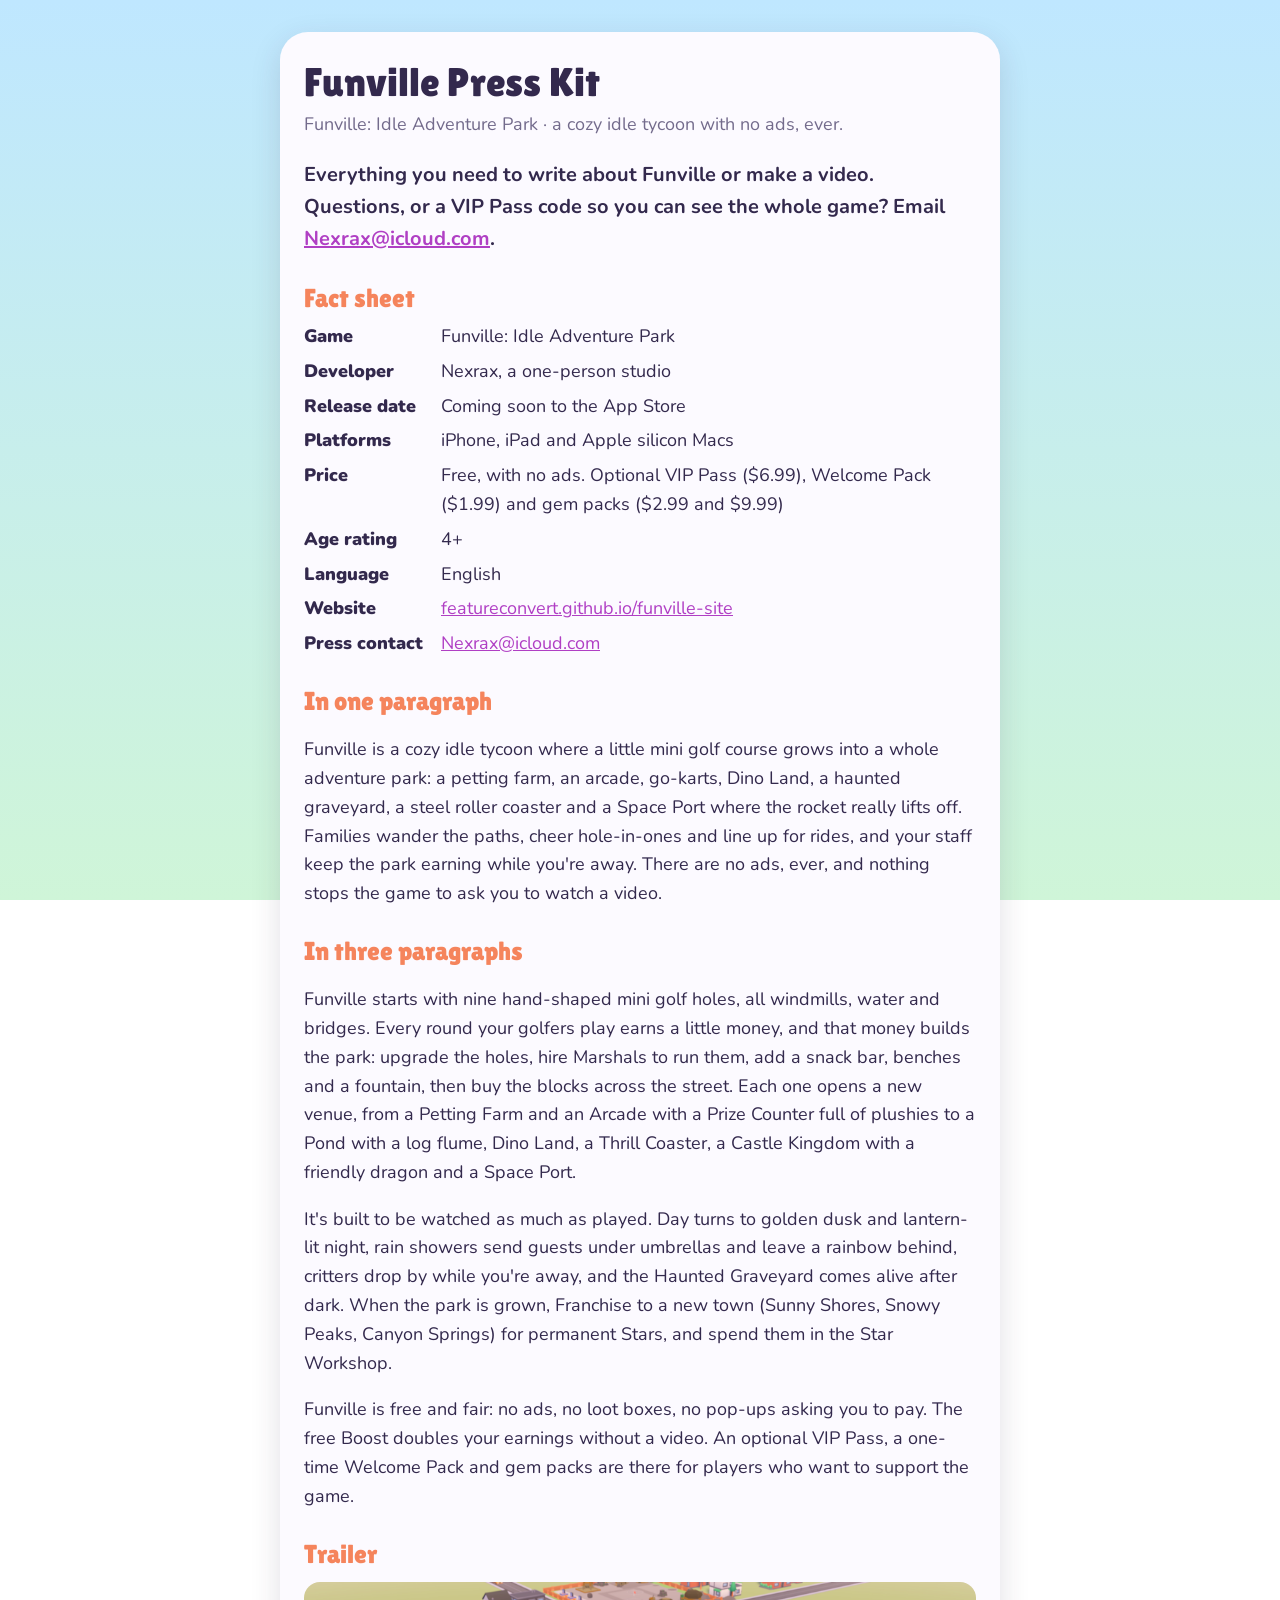
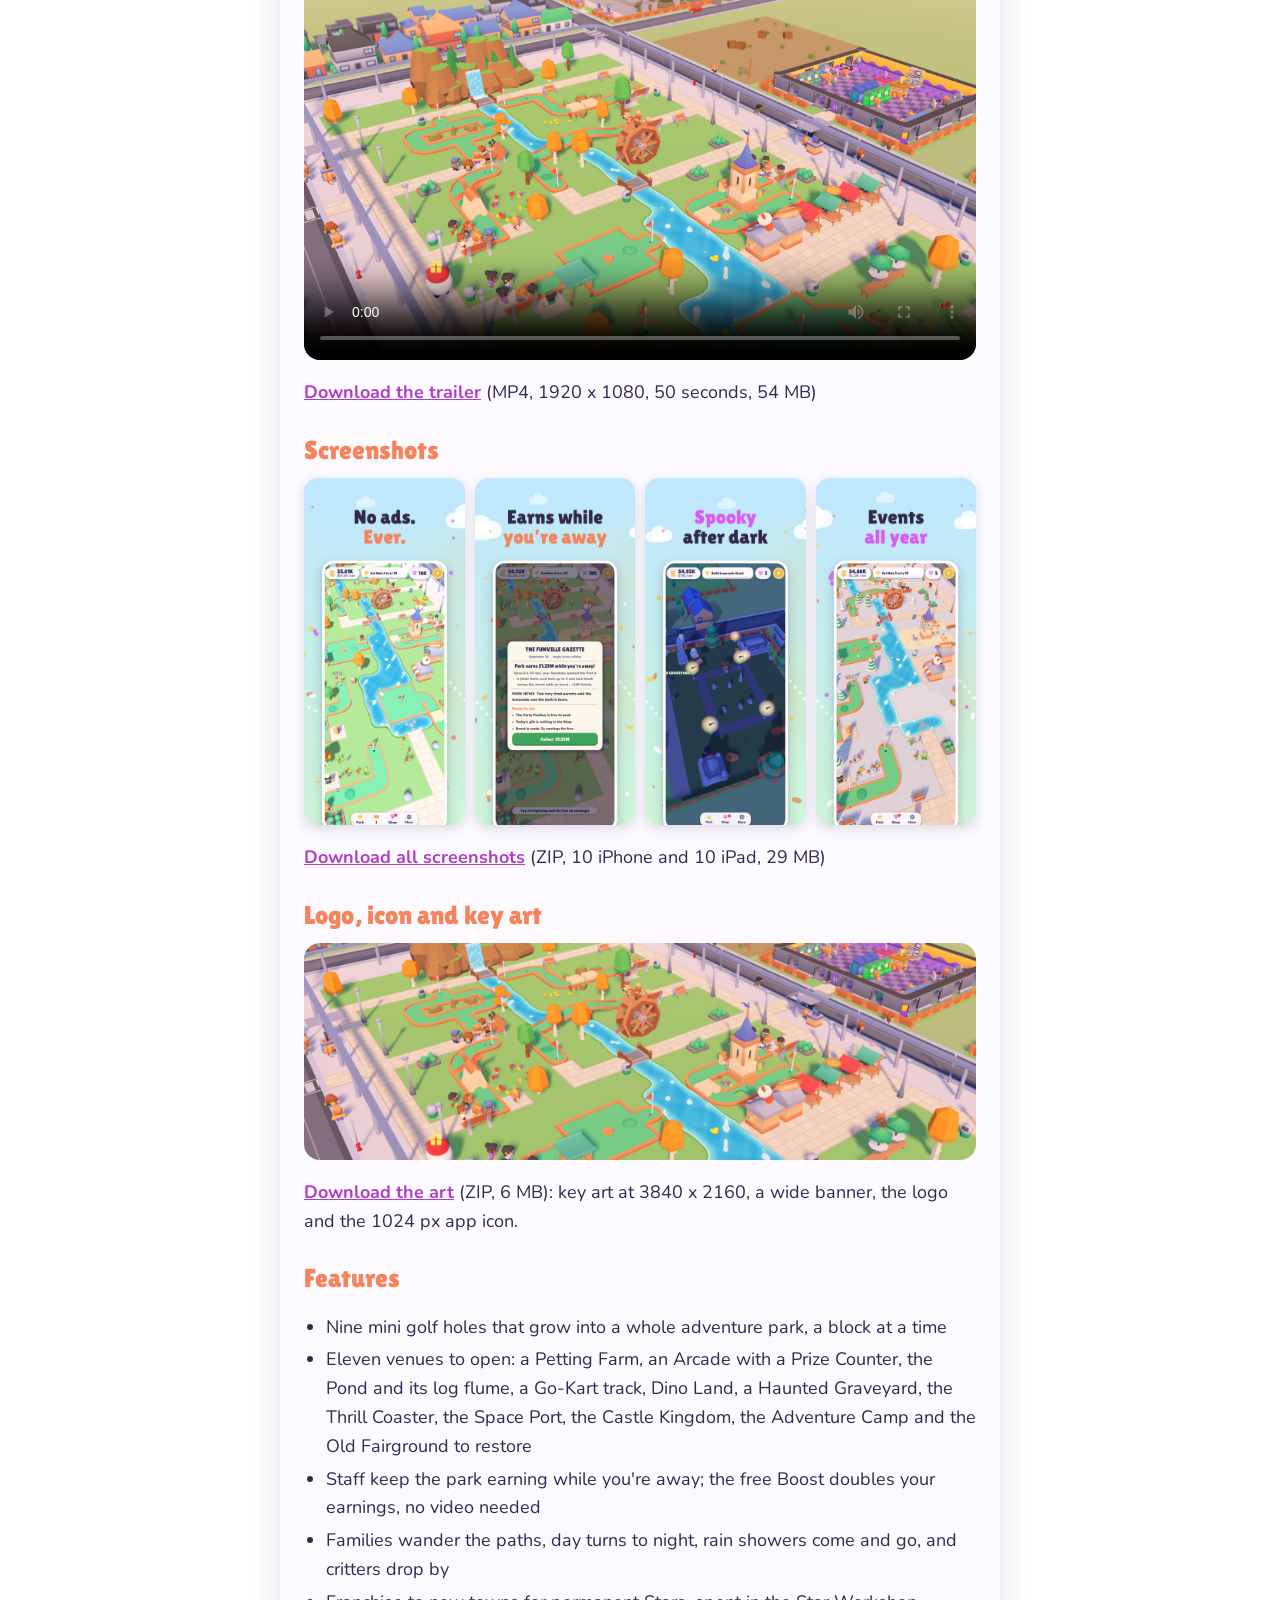
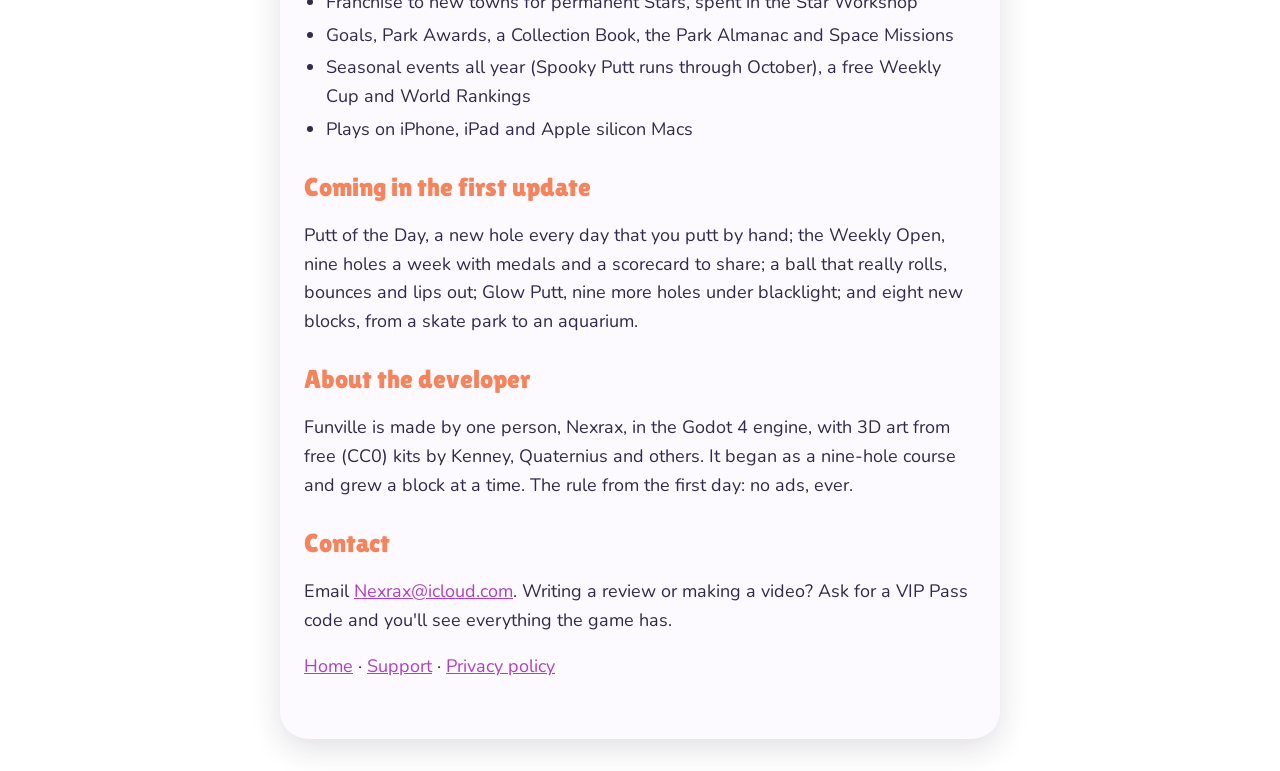
==== press.html @ 415600c7 "Press kit: press.html (fact sheet, descriptions, trailer, screenshots, art, features, contact) and i" ====
<!doctype html>
<html lang="en">
<head>
<meta charset="utf-8">
<meta name="viewport" content="width=device-width, initial-scale=1">
<title>Funville Press Kit</title>
<link href="https://fonts.googleapis.com/css2?family=Lilita+One&family=Nunito:wght@400;700;900&display=swap" rel="stylesheet">
<link rel="stylesheet" href="site.css">
<style>
  .facts { display: grid; grid-template-columns: max-content 1fr; gap: 6px 18px; margin: 8px 0 0; }
  .facts dt { font-weight: 900; }
  .facts dd { margin: 0; }
  .shots { display: grid; grid-template-columns: repeat(4, 1fr); gap: 10px; margin: 12px 0 6px; }
  .shots img { width: 100%; border-radius: 14px; box-shadow: 0 4px 12px rgba(51, 41, 77, .15); }
  @media (max-width: 560px) { .shots { grid-template-columns: repeat(2, 1fr); } .facts { grid-template-columns: 1fr; gap: 0; } .facts dd { margin-bottom: 8px; } }
  .wide { width: 100%; border-radius: 16px; display: block; margin: 12px 0 6px; }
  .dl { font-weight: 700; }
  ul { padding-left: 22px; }
  li { margin: 4px 0; }
</style>
</head>
<body>
<main>
<h1>Funville Press Kit</h1>
<p class="meta">Funville: Idle Adventure Park · a cozy idle tycoon with no ads, ever.</p>

<p class="lead">Everything you need to write about Funville or make a video. Questions, or a VIP Pass code so you can see the whole game? Email <a href="mailto:Nexrax@icloud.com">Nexrax@icloud.com</a>.</p>

<h2>Fact sheet</h2>
<dl class="facts">
  <dt>Game</dt><dd>Funville: Idle Adventure Park</dd>
  <dt>Developer</dt><dd>Nexrax, a one-person studio</dd>
  <dt>Release date</dt><dd>Coming soon to the App Store</dd>
  <dt>Platforms</dt><dd>iPhone, iPad and Apple silicon Macs</dd>
  <dt>Price</dt><dd>Free, with no ads. Optional VIP Pass ($6.99), Welcome Pack ($1.99) and gem packs ($2.99 and $9.99)</dd>
  <dt>Age rating</dt><dd>4+</dd>
  <dt>Language</dt><dd>English</dd>
  <dt>Website</dt><dd><a href="https://featureconvert.github.io/funville-site/">featureconvert.github.io/funville-site</a></dd>
  <dt>Press contact</dt><dd><a href="mailto:Nexrax@icloud.com">Nexrax@icloud.com</a></dd>
</dl>

<h2>In one paragraph</h2>
<p>Funville is a cozy idle tycoon where a little mini golf course grows into a whole adventure park: a petting farm, an arcade, go-karts, Dino Land, a haunted graveyard, a steel roller coaster and a Space Port where the rocket really lifts off. Families wander the paths, cheer hole-in-ones and line up for rides, and your staff keep the park earning while you're away. There are no ads, ever, and nothing stops the game to ask you to watch a video.</p>

<h2>In three paragraphs</h2>
<p>Funville starts with nine hand-shaped mini golf holes, all windmills, water and bridges. Every round your golfers play earns a little money, and that money builds the park: upgrade the holes, hire Marshals to run them, add a snack bar, benches and a fountain, then buy the blocks across the street. Each one opens a new venue, from a Petting Farm and an Arcade with a Prize Counter full of plushies to a Pond with a log flume, Dino Land, a Thrill Coaster, a Castle Kingdom with a friendly dragon and a Space Port.</p>
<p>It's built to be watched as much as played. Day turns to golden dusk and lantern-lit night, rain showers send guests under umbrellas and leave a rainbow behind, critters drop by while you're away, and the Haunted Graveyard comes alive after dark. When the park is grown, Franchise to a new town (Sunny Shores, Snowy Peaks, Canyon Springs) for permanent Stars, and spend them in the Star Workshop.</p>
<p>Funville is free and fair: no ads, no loot boxes, no pop-ups asking you to pay. The free Boost doubles your earnings without a video. An optional VIP Pass, a one-time Welcome Pack and gem packs are there for players who want to support the game.</p>

<h2>Trailer</h2>
<video class="wide" controls preload="metadata" poster="press/keyart.jpg" src="press/funville_trailer.mp4"></video>
<p><a class="dl" href="press/funville_trailer.mp4" download>Download the trailer</a> (MP4, 1920 x 1080, 50 seconds, 54 MB)</p>

<h2>Screenshots</h2>
<div class="shots">
  <img src="press/shot-01.png" alt="The park at golden hour: the course in front, the blocks across the street">
  <img src="press/shot-03.png" alt="Earns while you're away: the welcome-back Gazette">
  <img src="press/shot-05.png" alt="The Haunted Graveyard after dark">
  <img src="press/shot-07.png" alt="Events all year">
</div>
<p><a class="dl" href="press/funville_screenshots.zip" download>Download all screenshots</a> (ZIP, 10 iPhone and 10 iPad, 29 MB)</p>

<h2>Logo, icon and key art</h2>
<img class="wide" src="press/banner.jpg" alt="Funville banner">
<p><a class="dl" href="press/funville_art.zip" download>Download the art</a> (ZIP, 6 MB): key art at 3840 x 2160, a wide banner, the logo and the 1024 px app icon.</p>

<h2>Features</h2>
<ul>
  <li>Nine mini golf holes that grow into a whole adventure park, a block at a time</li>
  <li>Eleven venues to open: a Petting Farm, an Arcade with a Prize Counter, the Pond and its log flume, a Go-Kart track, Dino Land, a Haunted Graveyard, the Thrill Coaster, the Space Port, the Castle Kingdom, the Adventure Camp and the Old Fairground to restore</li>
  <li>Staff keep the park earning while you're away; the free Boost doubles your earnings, no video needed</li>
  <li>Families wander the paths, day turns to night, rain showers come and go, and critters drop by</li>
  <li>Franchise to new towns for permanent Stars, spent in the Star Workshop</li>
  <li>Goals, Park Awards, a Collection Book, the Park Almanac and Space Missions</li>
  <li>Seasonal events all year (Spooky Putt runs through October), a free Weekly Cup and World Rankings</li>
  <li>Plays on iPhone, iPad and Apple silicon Macs</li>
</ul>

<h2>Coming in the first update</h2>
<p>Putt of the Day, a new hole every day that you putt by hand; the Weekly Open, nine holes a week with medals and a scorecard to share; a ball that really rolls, bounces and lips out; Glow Putt, nine more holes under blacklight; and eight new blocks, from a skate park to an aquarium.</p>

<h2>About the developer</h2>
<p>Funville is made by one person, Nexrax, in the Godot 4 engine, with 3D art from free (CC0) kits by Kenney, Quaternius and others. It began as a nine-hole course and grew a block at a time. The rule from the first day: no ads, ever.</p>

<h2>Contact</h2>
<p>Email <a href="mailto:Nexrax@icloud.com">Nexrax@icloud.com</a>. Writing a review or making a video? Ask for a VIP Pass code and you'll see everything the game has.</p>

<p><a href="index.html">Home</a> · <a href="support.html">Support</a> · <a href="privacy.html">Privacy policy</a></p>
</main>
</body>
</html>
---- site.css ----
:root { --ink: #33294D; --soft: #736B8C; --coral: #F5845C; --paper: #FCFAFF; --sky: #BFE7FF; --mint: #CFF5D8; }
* { box-sizing: border-box; }
body { margin: 0; font: 400 18px/1.6 'Nunito', system-ui, sans-serif; color: var(--ink);
  background: linear-gradient(180deg, var(--sky), var(--mint)) fixed; }
main { max-width: 720px; margin: 32px auto; padding: 28px 24px 40px; background: var(--paper);
  border-radius: 28px; box-shadow: 0 10px 30px rgba(51, 41, 77, .15); }
@media (max-width: 760px) { main { margin: 16px; } }
h1 { font: 400 40px/1.1 'Lilita One', sans-serif; margin: 0 0 6px; }
h2 { font: 400 26px/1.2 'Lilita One', sans-serif; color: var(--coral); margin: 28px 0 6px; }
h3 { font-weight: 900; font-size: 19px; margin: 18px 0 2px; }
.meta { color: var(--soft); margin: 0 0 18px; }
.lead { font-weight: 700; font-size: 20px; }
a { color: #B03FC4; }
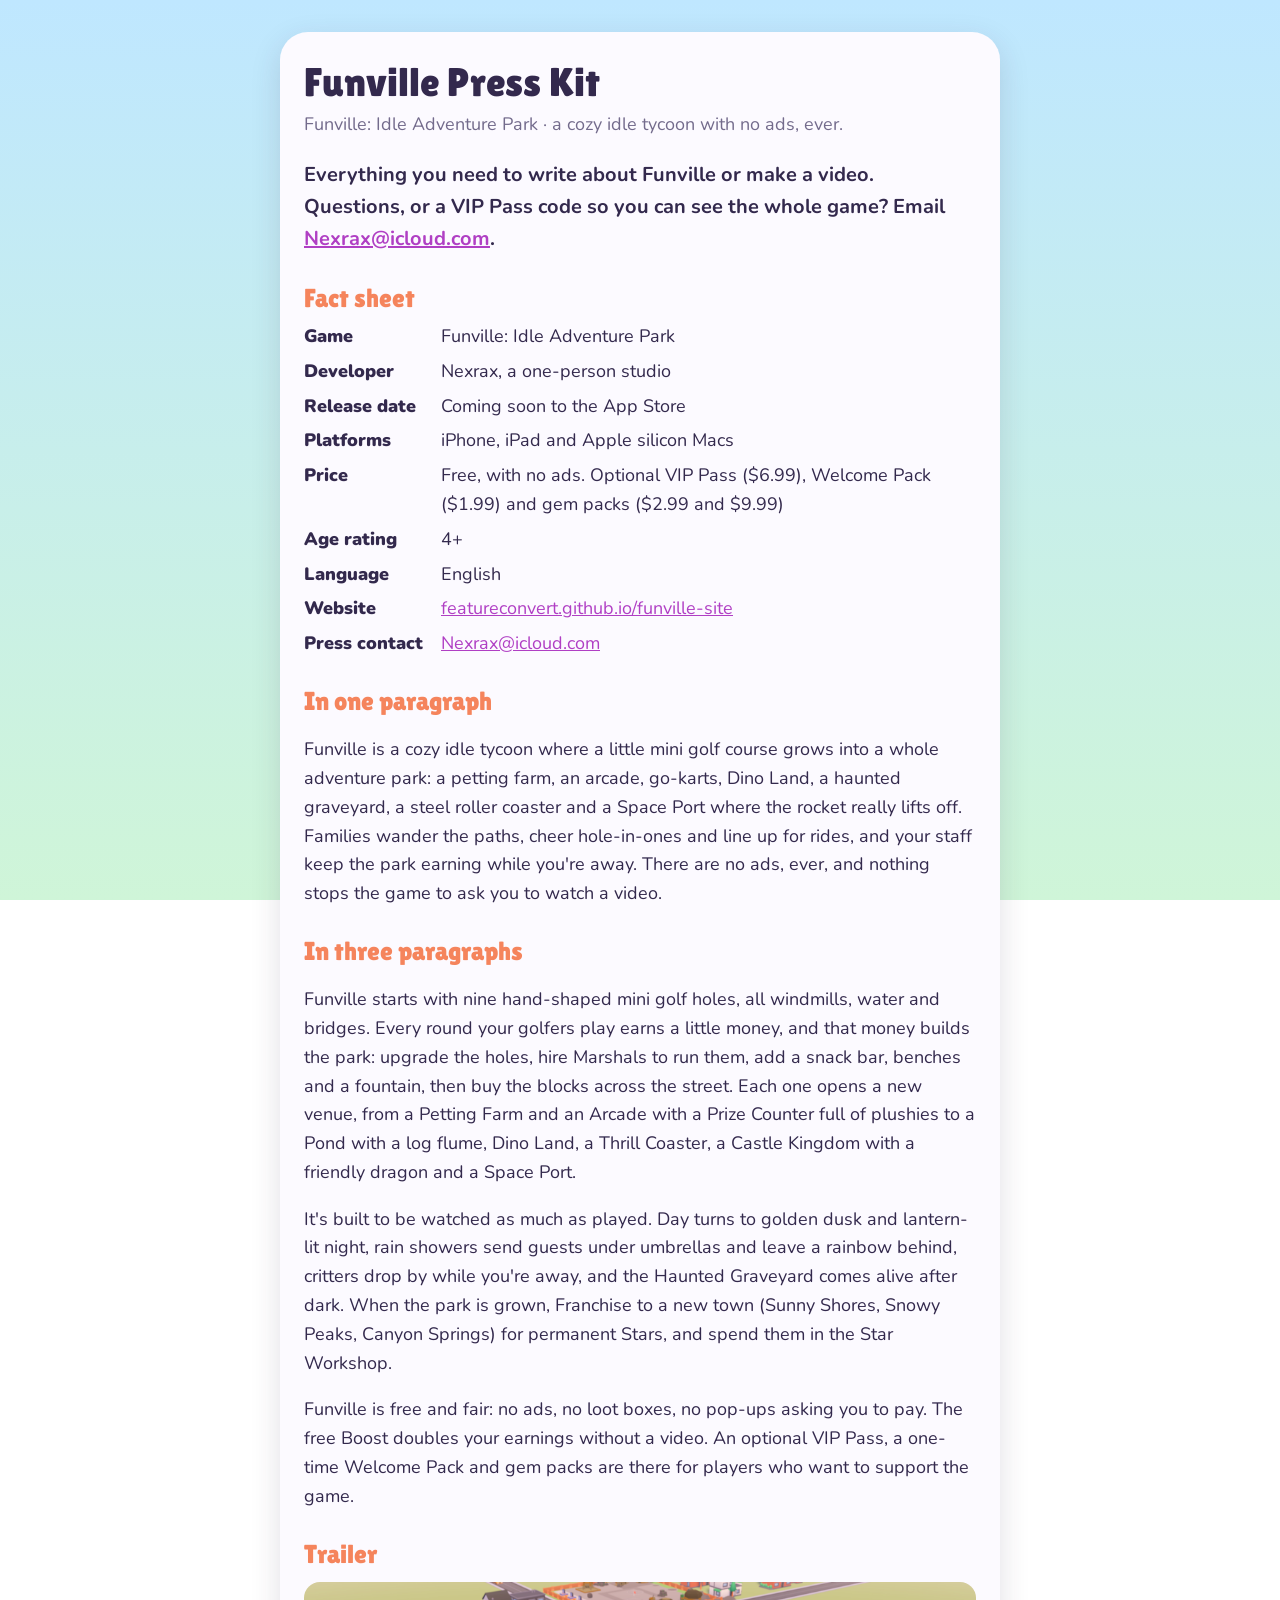
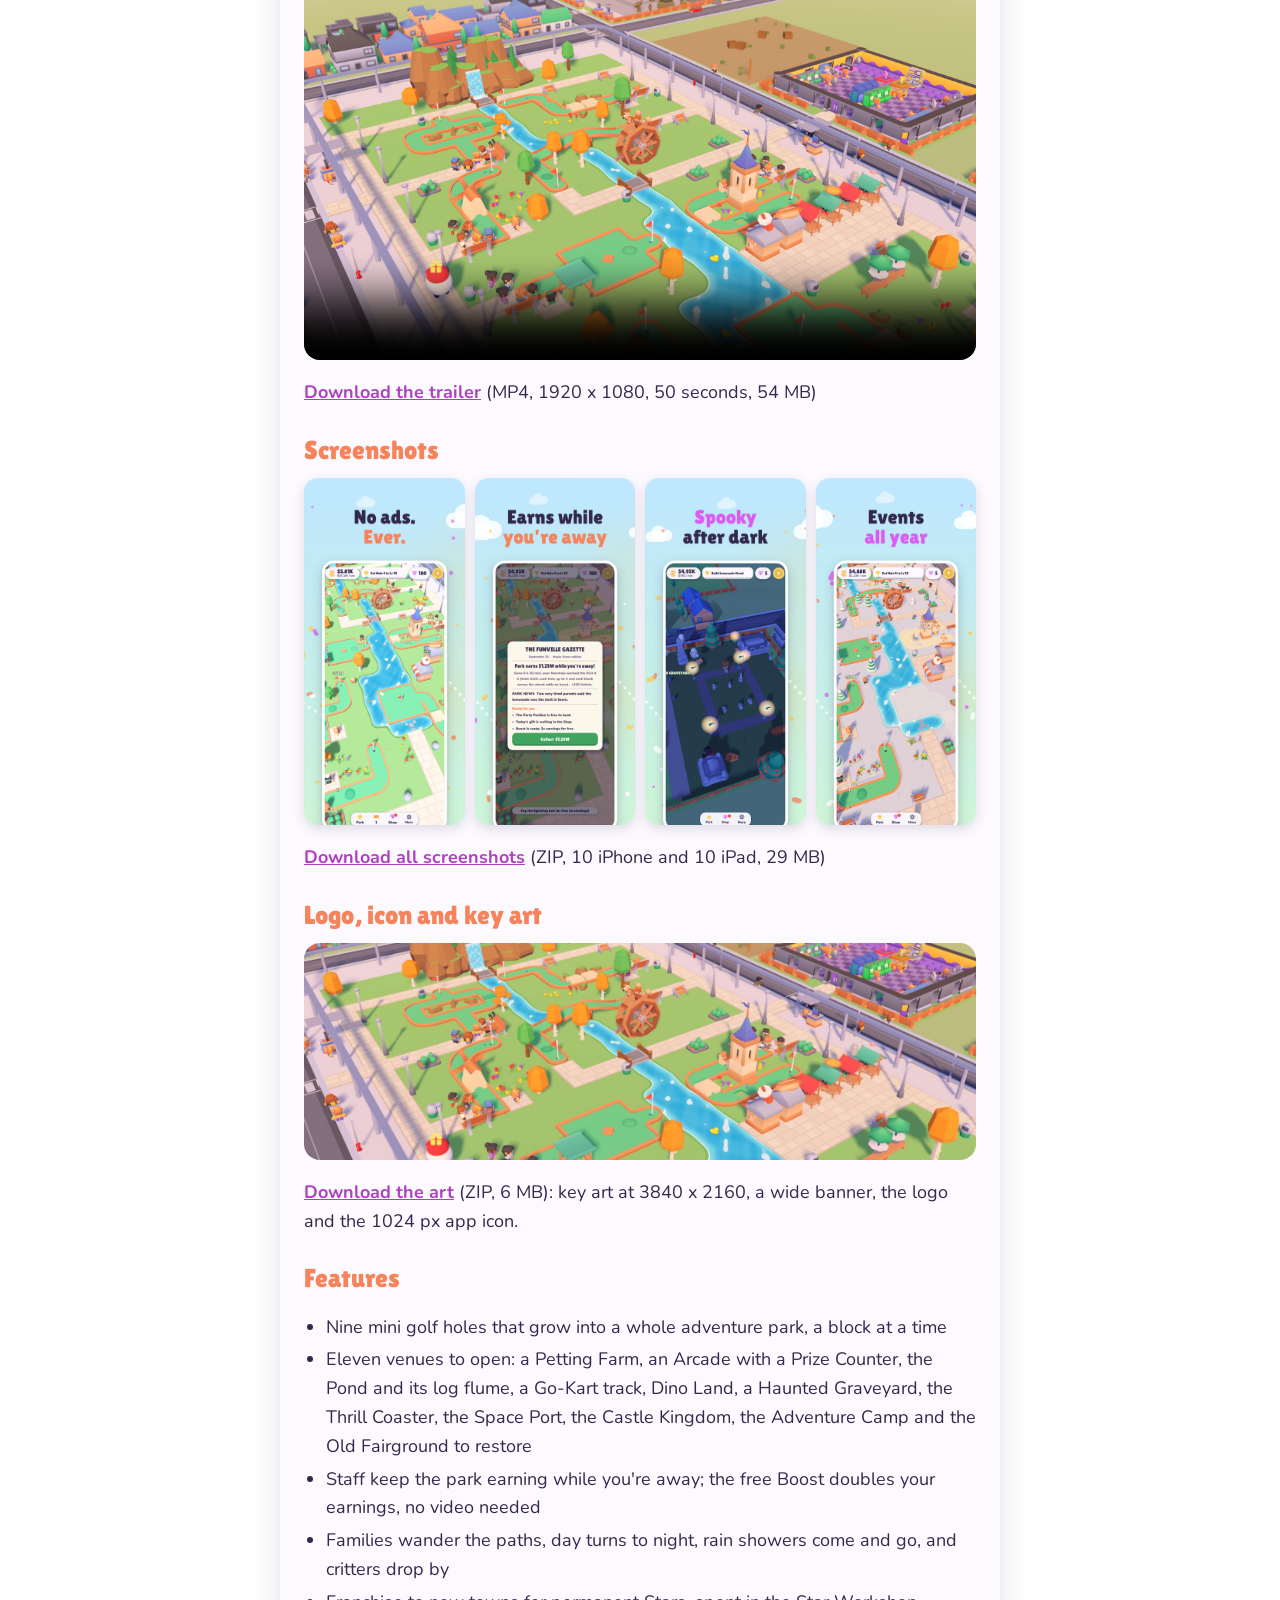
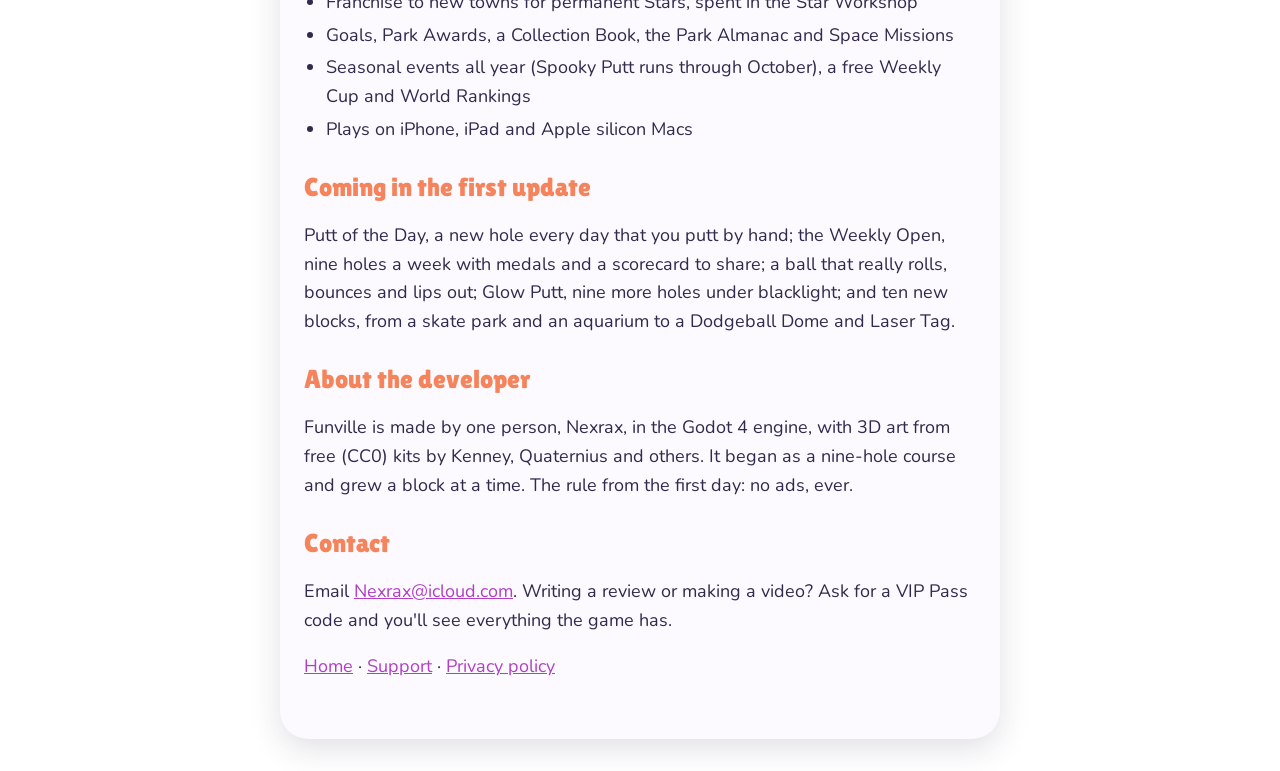
==== commit c084ad15: "Press page: the first update has ten new blocks (the Dodgeball Dome and Laser Tag joined 1.1)" ====
--- a/press.html
+++ b/press.html
@@ -77,7 +77,7 @@
 </ul>
 
 <h2>Coming in the first update</h2>
-<p>Putt of the Day, a new hole every day that you putt by hand; the Weekly Open, nine holes a week with medals and a scorecard to share; a ball that really rolls, bounces and lips out; Glow Putt, nine more holes under blacklight; and eight new blocks, from a skate park to an aquarium.</p>
+<p>Putt of the Day, a new hole every day that you putt by hand; the Weekly Open, nine holes a week with medals and a scorecard to share; a ball that really rolls, bounces and lips out; Glow Putt, nine more holes under blacklight; and ten new blocks, from a skate park and an aquarium to a Dodgeball Dome and Laser Tag.</p>
 
 <h2>About the developer</h2>
 <p>Funville is made by one person, Nexrax, in the Godot 4 engine, with 3D art from free (CC0) kits by Kenney, Quaternius and others. It began as a nine-hole course and grew a block at a time. The rule from the first day: no ads, ever.</p>
